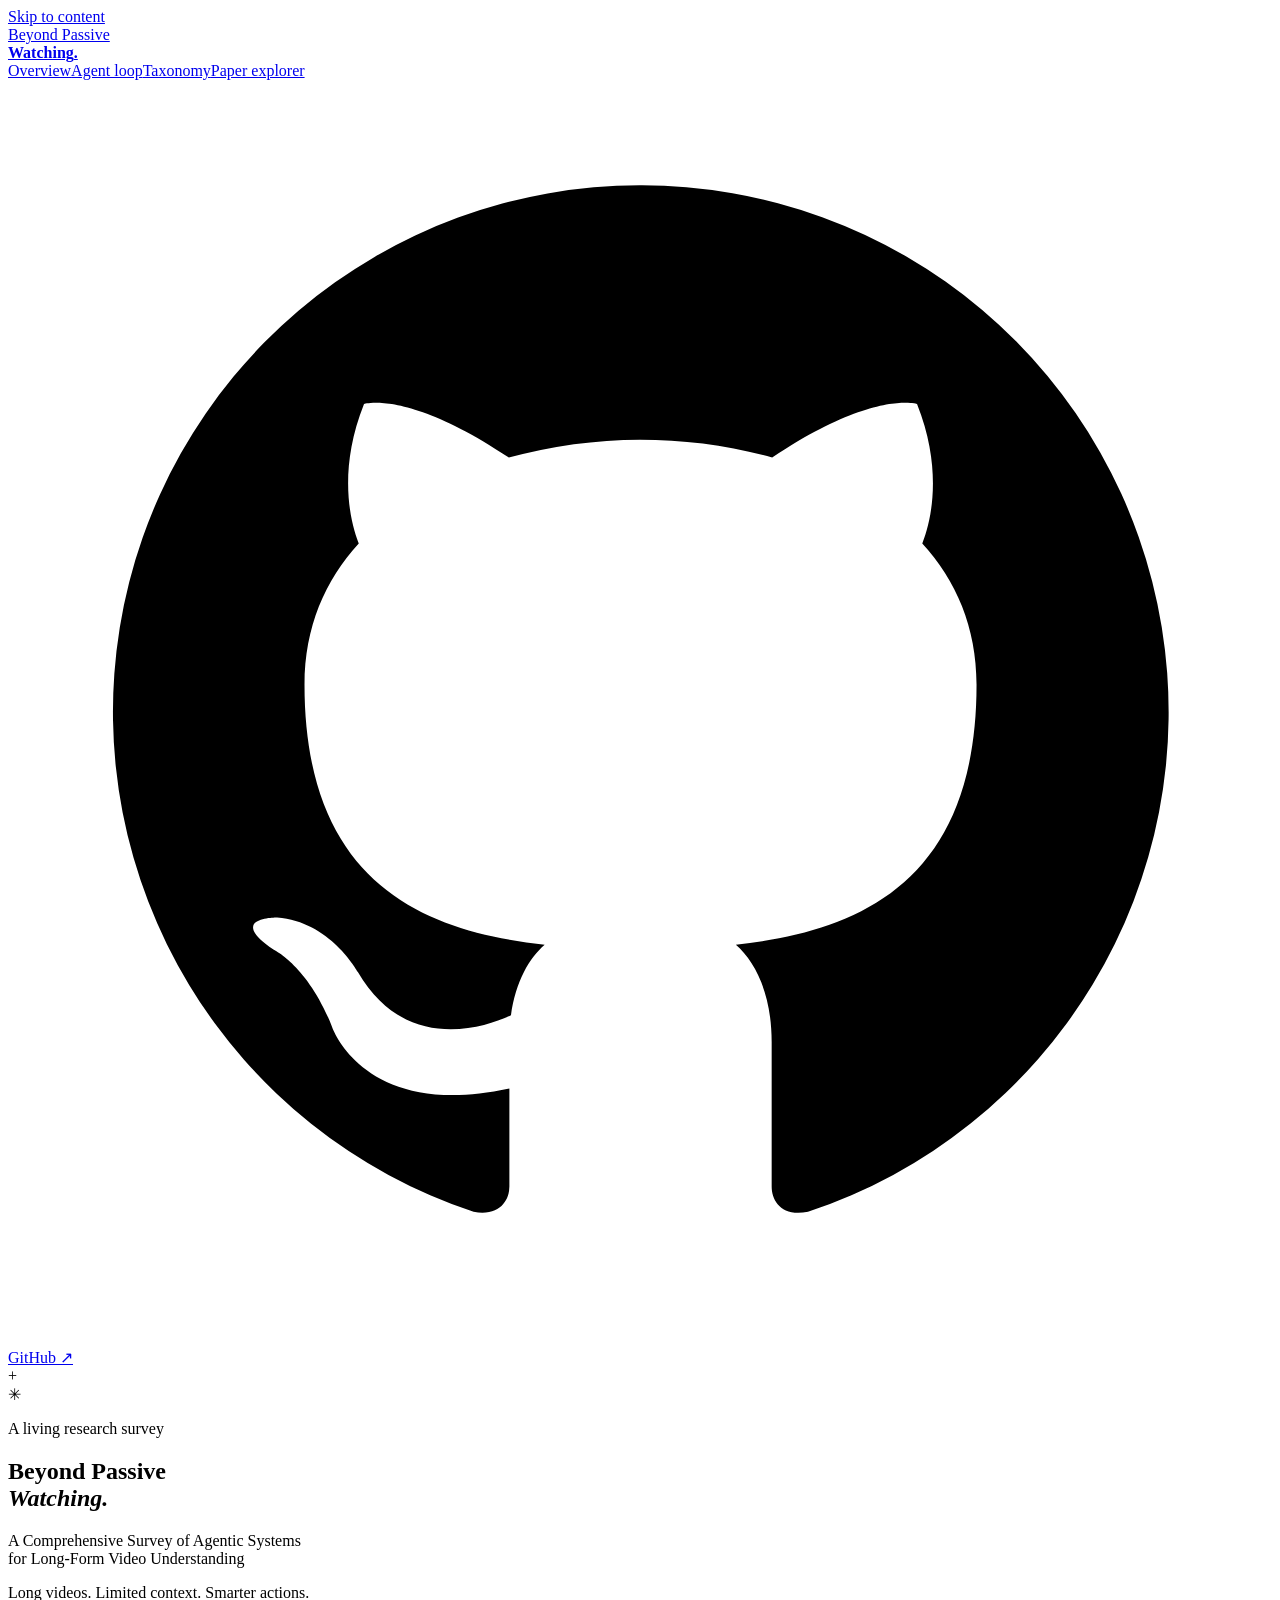
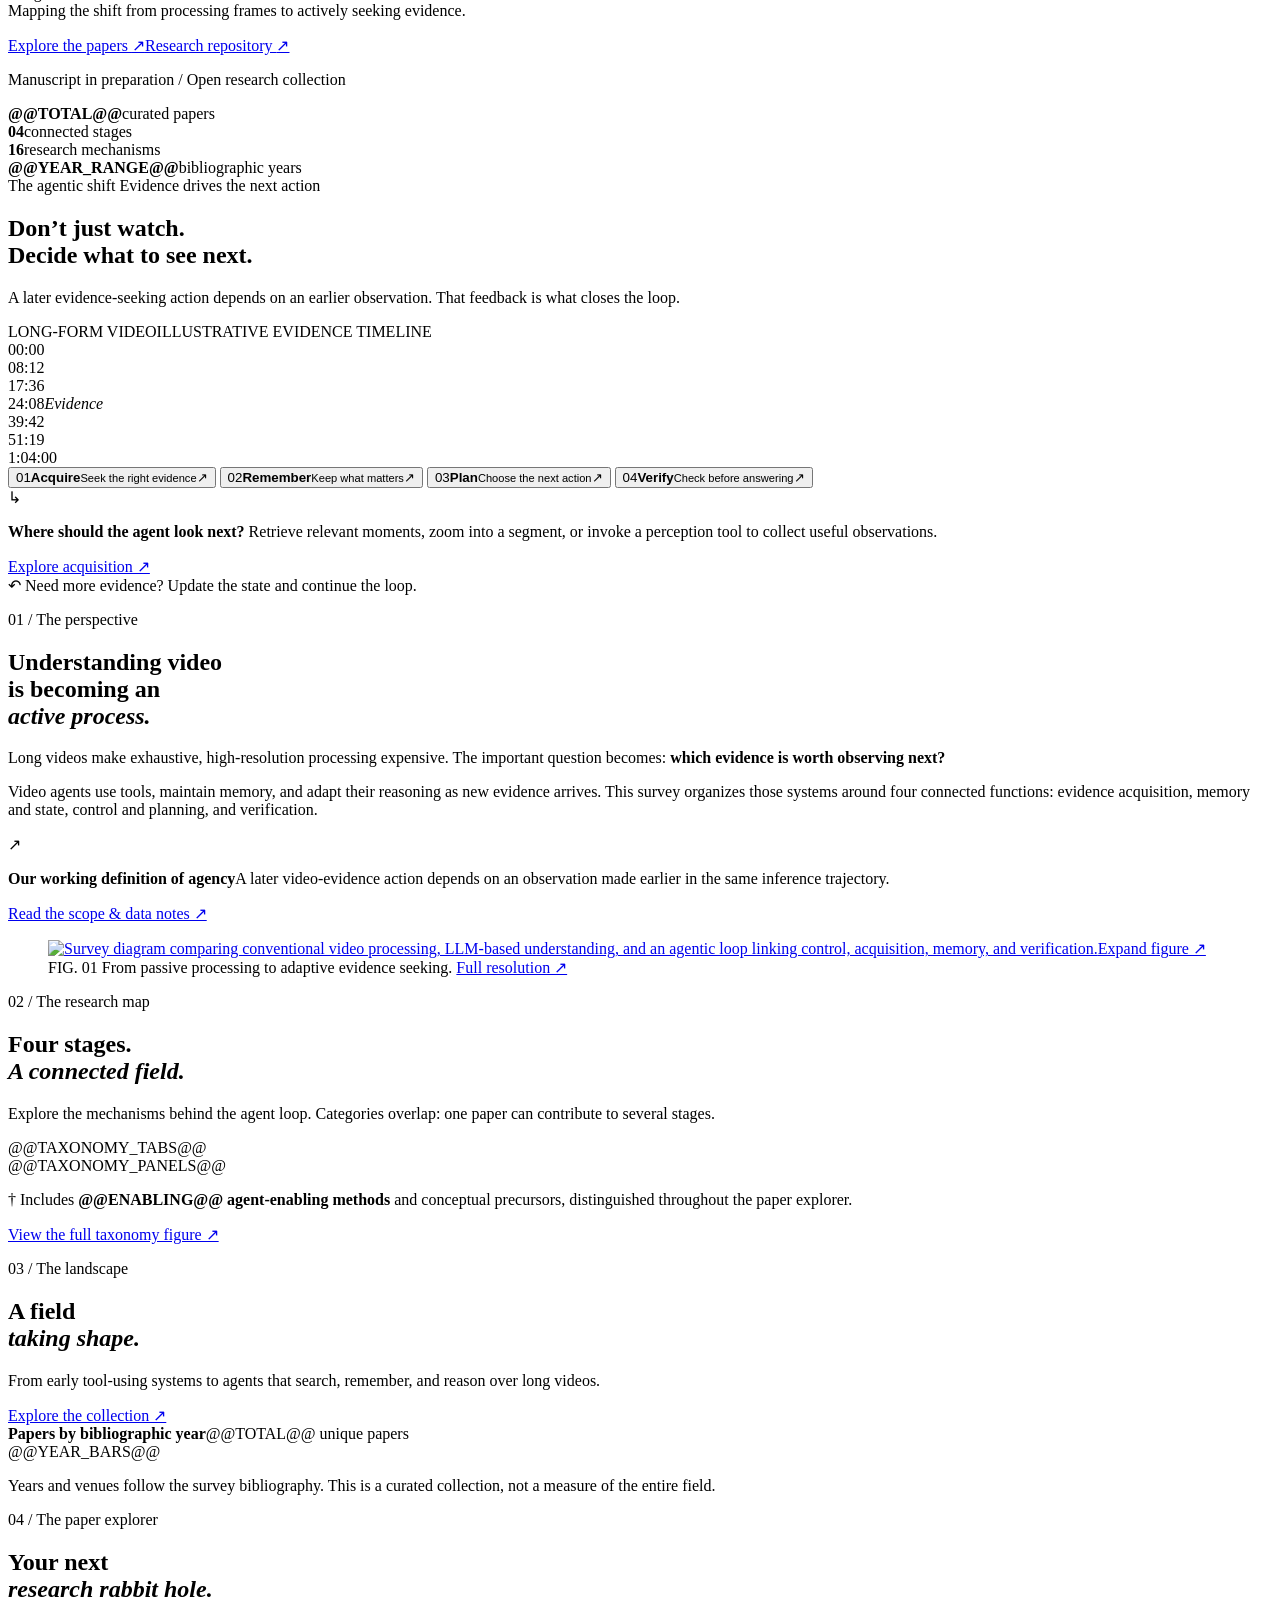
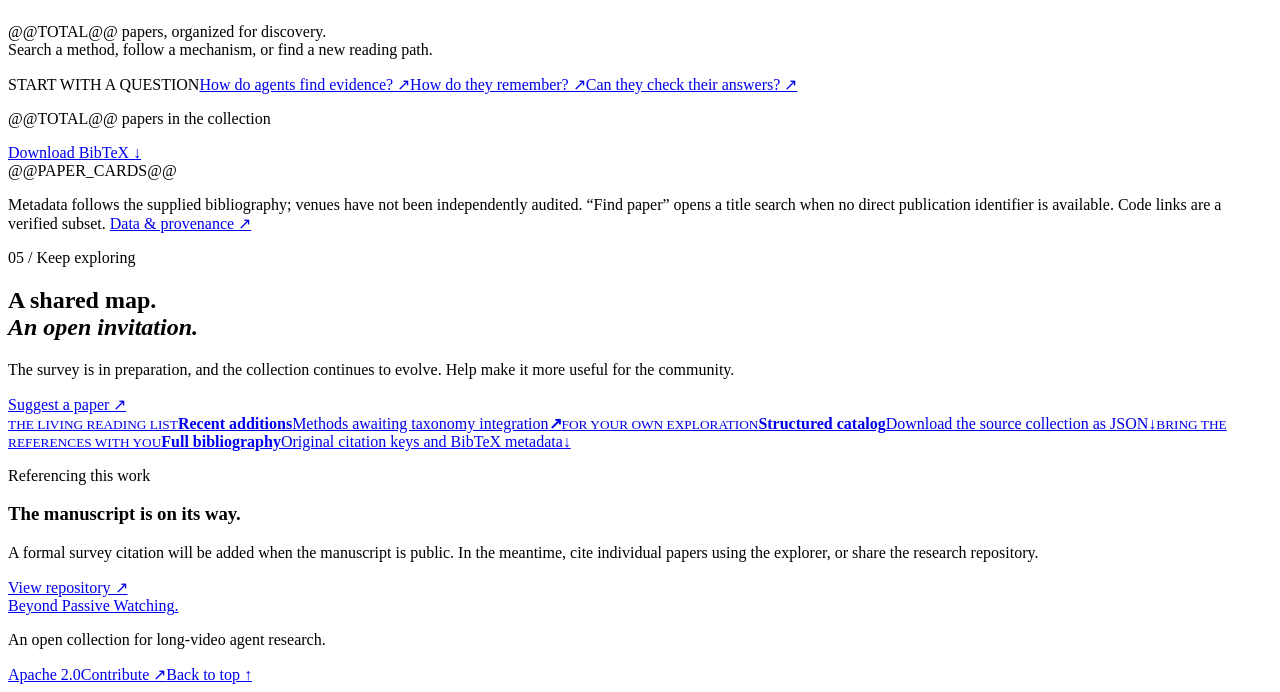
==== project-page/index.template.html @ e4597a8f "Build interactive survey project page" ====
<!doctype html>
<html lang="en">
<head>
  <meta charset="utf-8">
  <meta name="viewport" content="width=device-width, initial-scale=1">
  <meta name="theme-color" content="#f8f7f4">
  <title>Beyond Passive Watching · A Survey of Long-Video Agents</title>
  <meta name="description" content="A comprehensive survey of agentic systems for long-form video understanding. Explore @@TOTAL@@ papers through acquisition, memory, planning, and verification.">
  <meta property="og:type" content="website">
  <meta property="og:title" content="Beyond Passive Watching">
  <meta property="og:description" content="@@TOTAL@@ papers. Four stages. One agentic loop. A survey of agentic systems for long-form video understanding.">
  <meta property="og:image" content="https://phutran1005.github.io/Awesome-Long-Video-Agent-Papers/assets/banner.png">
  <meta name="twitter:card" content="summary_large_image">
  <link rel="icon" type="image/svg+xml" href="project-page/favicon.svg">
  <link rel="stylesheet" href="project-page/styles.css">
  <script src="project-page/app.js" defer></script>
</head>
<body>
  <a class="skip-link" href="#main">Skip to content</a>
  <header class="site-header"><div class="nav-wrap container">
    <a class="brand" href="#" aria-label="Beyond Passive Watching home"><span class="brand-icon" aria-hidden="true"><i></i><i></i><i></i><i></i></span><span>Beyond Passive<br><strong>Watching<span>.</span></strong></span></a>
    <nav class="desktop-nav" aria-label="Main navigation"><a href="#overview">Overview</a><a href="#agent-loop">Agent loop</a><a href="#taxonomy">Taxonomy</a><a href="#papers">Paper explorer</a></nav>
    <a class="nav-github" href="@@REPO@@" target="_blank" rel="noopener noreferrer"><svg viewBox="0 0 24 24" aria-hidden="true"><path d="M12 2a10 10 0 0 0-3.16 19.49c.5.09.68-.22.68-.48v-1.86c-2.78.6-3.37-1.18-3.37-1.18-.45-1.15-1.11-1.46-1.11-1.46-.91-.62.07-.61.07-.61 1 .07 1.53 1.03 1.53 1.03.89 1.53 2.34 1.09 2.91.83.09-.65.35-1.09.64-1.34-2.22-.25-4.56-1.11-4.56-4.94 0-1.09.39-1.98 1.03-2.68-.1-.25-.45-1.27.1-2.65 0 0 .84-.27 2.75 1.02A9.58 9.58 0 0 1 12 6.83c.85 0 1.71.11 2.51.34 1.91-1.29 2.75-1.02 2.75-1.02.55 1.38.2 2.4.1 2.65.64.7 1.03 1.59 1.03 2.68 0 3.84-2.34 4.69-4.57 4.94.36.31.68.92.68 1.85v2.74c0 .27.18.58.69.48A10 10 0 0 0 12 2Z"/></svg><span>GitHub ↗</span></a>
  </div></header>
  <main id="main">
    <section class="hero container" aria-labelledby="hero-title">
      <div class="hero-orbit orbit-one" aria-hidden="true">+</div><div class="hero-orbit orbit-two" aria-hidden="true">✳</div>
      <p class="eyebrow"><span class="status-dot"></span> A living research survey</p>
      <h1 id="hero-title">Beyond Passive<br><em>Watching.</em></h1>
      <p class="hero-subtitle">A Comprehensive Survey of Agentic Systems<br class="desktop-break"> for Long-Form Video Understanding</p>
      <p class="hero-description">Long videos. Limited context. Smarter actions.<br>Mapping the shift from processing frames to actively seeking evidence.</p>
      <div class="hero-actions"><a class="button button-dark" href="#papers">Explore the papers <span aria-hidden="true">↗</span></a><a class="button button-light" href="@@REPO@@" target="_blank" rel="noopener noreferrer">Research repository <span aria-hidden="true">↗</span></a></div>
      <p class="manuscript-status"><span class="tiny-dot"></span> Manuscript in preparation <span class="status-divider">/</span> Open research collection</p>
      <div class="hero-stats" aria-label="Survey at a glance"><div><strong>@@TOTAL@@</strong><span>curated papers</span></div><div><strong>04</strong><span>connected stages</span></div><div><strong>16</strong><span>research mechanisms</span></div><div><strong>@@YEAR_RANGE@@</strong><span>bibliographic years</span></div></div>
    </section>
    <section class="loop-section container" id="agent-loop" aria-labelledby="loop-title"><div class="loop-card">
      <div class="loop-card-top"><span class="eyebrow">The agentic shift</span><span class="loop-top-note"><span class="status-dot"></span> Evidence drives the next action</span></div>
      <div class="loop-heading"><h2 id="loop-title">Don’t just watch.<br><span>Decide what to see next.</span></h2><p>A later evidence-seeking action depends on an earlier observation. That feedback is what closes the loop.</p></div>
      <div class="video-ribbon" aria-hidden="true"><div class="video-label"><span>LONG-FORM VIDEO</span><span>ILLUSTRATIVE EVIDENCE TIMELINE</span></div><div class="filmstrip"><div class="frame f1"><span>00:00</span></div><div class="frame f2"><span>08:12</span></div><div class="frame f3"><span>17:36</span></div><div class="frame f4 selected"><span>24:08</span><i>Evidence</i></div><div class="frame f5"><span>39:42</span></div><div class="frame f6"><span>51:19</span></div><div class="frame f7"><span>1:04:00</span></div></div><div class="timeline"><i></i><i></i><i></i><i class="active"></i><i></i><i></i><i></i></div></div>
      <div class="loop-steps" role="group" aria-label="Explore the four functions of a video agent">
        <button class="loop-step acquisition active" data-loop="0" aria-pressed="true"><span class="step-number">01</span><span><strong>Acquire</strong><small>Seek the right evidence</small></span><span class="step-arrow" aria-hidden="true">↗</span></button>
        <button class="loop-step memory" data-loop="1" aria-pressed="false"><span class="step-number">02</span><span><strong>Remember</strong><small>Keep what matters</small></span><span class="step-arrow" aria-hidden="true">↗</span></button>
        <button class="loop-step control" data-loop="2" aria-pressed="false"><span class="step-number">03</span><span><strong>Plan</strong><small>Choose the next action</small></span><span class="step-arrow" aria-hidden="true">↗</span></button>
        <button class="loop-step verification" data-loop="3" aria-pressed="false"><span class="step-number">04</span><span><strong>Verify</strong><small>Check before answering</small></span><span class="step-arrow" aria-hidden="true">↗</span></button>
      </div>
      <div class="loop-detail" aria-live="polite"><span class="loop-detail-icon" aria-hidden="true">↳</span><p id="loop-description"><strong>Where should the agent look next?</strong> Retrieve relevant moments, zoom into a segment, or invoke a perception tool to collect useful observations.</p><a id="loop-browse" href="#papers" data-filter-stage="evidence-acquisition">Explore acquisition ↗</a></div>
      <div class="feedback-line"><span aria-hidden="true">↶</span> Need more evidence? Update the state and continue the loop.</div>
    </div></section>
    <section class="section container overview" id="overview" aria-labelledby="overview-title">
      <div><p class="eyebrow">01 / The perspective</p><h2 id="overview-title">Understanding video<br>is becoming an<br><em>active process.</em></h2></div>
      <div class="overview-copy"><p>Long videos make exhaustive, high-resolution processing expensive. The important question becomes: <strong>which evidence is worth observing next?</strong></p><p>Video agents use tools, maintain memory, and adapt their reasoning as new evidence arrives. This survey organizes those systems around four connected functions: evidence acquisition, memory and state, control and planning, and verification.</p><div class="definition"><span aria-hidden="true">↗</span><p><strong>Our working definition of agency</strong>A later video-evidence action depends on an observation made earlier in the same inference trajectory.</p></div><a class="text-link" href="@@REPO@@/blob/main/docs/DATA_NOTES.md" target="_blank" rel="noopener noreferrer">Read the scope &amp; data notes ↗</a></div>
      <figure class="survey-figure"><a href="assets/survey-teaser.png" data-figure="The survey perspective: from passive processing to an agentic loop"><img src="assets/survey-teaser.png" width="2400" height="1824" loading="lazy" alt="Survey diagram comparing conventional video processing, LLM-based understanding, and an agentic loop linking control, acquisition, memory, and verification."><span class="figure-expand" aria-hidden="true">Expand figure ↗</span></a><figcaption><span>FIG. 01</span> From passive processing to adaptive evidence seeking. <a href="assets/survey-teaser.png" target="_blank" rel="noopener noreferrer">Full resolution ↗</a></figcaption></figure>
    </section>
    <section class="taxonomy-section section" id="taxonomy" aria-labelledby="taxonomy-title"><div class="container">
      <div class="section-heading"><div><p class="eyebrow">02 / The research map</p><h2 id="taxonomy-title">Four stages.<br><em>A connected field.</em></h2></div><p>Explore the mechanisms behind the agent loop. Categories overlap: one paper can contribute to several stages.</p></div>
      <div class="taxonomy-layout"><div class="taxonomy-tabs" role="tablist" aria-label="Taxonomy stages" aria-orientation="vertical">@@TAXONOMY_TABS@@</div><div class="taxonomy-panels">@@TAXONOMY_PANELS@@</div></div>
      <div class="taxonomy-footnote"><p><span class="enabling-symbol">†</span> Includes <strong>@@ENABLING@@ agent-enabling methods</strong> and conceptual precursors, distinguished throughout the paper explorer.</p><a class="text-link" href="assets/taxonomy.png" data-figure="The complete method-level taxonomy">View the full taxonomy figure ↗</a></div>
    </div></section>
    <section class="section container landscape" aria-labelledby="landscape-title"><div class="landscape-intro"><p class="eyebrow">03 / The landscape</p><h2 id="landscape-title">A field<br><em>taking shape.</em></h2><p>From early tool-using systems to agents that search, remember, and reason over long videos.</p><a class="text-link" href="#papers">Explore the collection ↗</a></div><div class="landscape-chart"><div class="chart-title"><strong>Papers by bibliographic year</strong><span>@@TOTAL@@ unique papers</span></div><div class="chart-bars" aria-label="Paper counts by bibliographic year">@@YEAR_BARS@@</div><p class="chart-note">Years and venues follow the survey bibliography. This is a curated collection, not a measure of the entire field.</p></div></section>
    <section class="papers-section section" id="papers" aria-labelledby="papers-title"><div class="container">
      <div class="section-heading"><div><p class="eyebrow">04 / The paper explorer</p><h2 id="papers-title">Your next<br><em>research rabbit hole.</em></h2></div><p>@@TOTAL@@ papers, organized for discovery.<br>Search a method, follow a mechanism, or find a new reading path.</p></div>
      <div class="reading-paths" aria-label="Suggested reading paths"><span>START WITH A QUESTION</span><a href="#papers" data-filter-category="evidence-acquisition/retrieval-based">How do agents find evidence? ↗</a><a href="#papers" data-filter-category="memory-state/structured">How do they remember? ↗</a><a href="#papers" data-filter-category="verification-aggregation/reflection">Can they check their answers? ↗</a></div>
      <div class="explorer-controls" id="explorer-controls" hidden>
        <div class="search-wrap"><svg viewBox="0 0 24 24" fill="none" stroke="currentColor" stroke-width="1.7" aria-hidden="true"><circle cx="10.8" cy="10.8" r="6.8"/><path d="m16 16 4.5 4.5"/></svg><label class="sr-only" for="paper-search">Search papers by method, title, author, or venue</label><input type="search" id="paper-search" placeholder="Search by method, title, author, or venue…" autocomplete="off"><kbd aria-hidden="true">/</kbd></div>
        <div class="stage-filters" role="group" aria-label="Filter by stage">@@STAGE_FILTERS@@</div>
        <div class="filter-row"><div class="select-wrap"><label for="year-filter">Year</label><select id="year-filter"><option value="">All years</option>@@YEAR_OPTIONS@@</select></div><div class="select-wrap category-select"><label for="category-filter">Mechanism</label><select id="category-filter"><option value="">All mechanisms</option>@@CATEGORY_OPTIONS@@</select></div><div class="select-wrap"><label for="type-filter">Scope</label><select id="type-filter"><option value="">All methods</option><option value="core">Core video agents</option><option value="enabling">Agent-enabling †</option></select></div><label class="code-filter"><input type="checkbox" id="code-filter"><span>With verified code</span></label><div class="select-wrap sort-select"><label for="sort-filter">Sort</label><select id="sort-filter"><option value="newest">Newest year</option><option value="oldest">Oldest year</option><option value="name">Method A–Z</option></select></div></div>
      </div>
      <div class="results-toolbar"><p id="result-count" role="status" aria-live="polite">@@TOTAL@@ papers in the collection</p><button class="reset-button" id="reset-filters" hidden>Clear filters ×</button><a href="references.bib" download>Download BibTeX ↓</a></div>
      <noscript><p class="notice">All papers are listed below. Enable JavaScript to search, filter, and copy individual citations.</p></noscript>
      <div class="paper-list" id="paper-list">@@PAPER_CARDS@@</div>
      <div class="empty-state" id="empty-state" hidden><span aria-hidden="true">⌕</span><h3>No papers match these filters.</h3><p>Try a broader search or a different mechanism.</p><button class="button button-dark" id="empty-reset">Reset explorer ↗</button></div>
      <div class="load-more-wrap"><button class="button button-light" id="load-more" hidden>Show more papers ↓</button><span id="page-progress"></span></div>
      <p class="catalog-note">Metadata follows the supplied bibliography; venues have not been independently audited. “Find paper” opens a title search when no direct publication identifier is available. Code links are a verified subset. <a href="@@REPO@@/blob/main/docs/DATA_NOTES.md" target="_blank" rel="noopener noreferrer">Data &amp; provenance ↗</a></p>
    </div></section>
    <section class="section container resources" id="resources" aria-labelledby="resources-title"><div><p class="eyebrow">05 / Keep exploring</p><h2 id="resources-title">A shared map.<br><em>An open invitation.</em></h2><p>The survey is in preparation, and the collection continues to evolve. Help make it more useful for the community.</p><a class="button button-dark" href="@@REPO@@/issues/new?template=paper.yml" target="_blank" rel="noopener noreferrer">Suggest a paper ↗</a></div><div class="resource-links"><a href="@@REPO@@/blob/main/papers/recent-additions.md" target="_blank" rel="noopener noreferrer"><span><small>THE LIVING READING LIST</small><strong>Recent additions</strong><span>Methods awaiting taxonomy integration</span></span><b aria-hidden="true">↗</b></a><a href="data/catalog.json" download><span><small>FOR YOUR OWN EXPLORATION</small><strong>Structured catalog</strong><span>Download the source collection as JSON</span></span><b aria-hidden="true">↓</b></a><a href="references.bib" download><span><small>BRING THE REFERENCES WITH YOU</small><strong>Full bibliography</strong><span>Original citation keys and BibTeX metadata</span></span><b aria-hidden="true">↓</b></a></div></section>
    <section class="citation-section container" aria-labelledby="citation-title"><div><p class="eyebrow">Referencing this work</p><h3 id="citation-title">The manuscript is on its way.</h3><p>A formal survey citation will be added when the manuscript is public. In the meantime, cite individual papers using the explorer, or share the research repository.</p></div><a class="button button-light" href="@@REPO@@" target="_blank" rel="noopener noreferrer">View repository ↗</a></section>
  </main>
  <footer class="site-footer container"><a class="footer-title" href="#">Beyond Passive Watching<span>.</span></a><p>An open collection for long-video agent research.</p><div><a href="@@REPO@@/blob/main/LICENSE" target="_blank" rel="noopener noreferrer">Apache 2.0</a><a href="@@REPO@@/blob/main/CONTRIBUTING.md" target="_blank" rel="noopener noreferrer">Contribute ↗</a><a href="#">Back to top ↑</a></div></footer>
  <dialog id="figure-dialog" class="figure-dialog" aria-labelledby="figure-dialog-title"><div class="dialog-header"><h2 id="figure-dialog-title">Survey figure</h2><button class="dialog-close" data-close-dialog aria-label="Close figure">×</button></div><img id="dialog-figure" alt=""><a id="figure-download" class="text-link" href="assets/taxonomy.png" target="_blank" rel="noopener noreferrer">Open original image ↗</a></dialog>
  <dialog id="citation-dialog" class="citation-dialog" aria-labelledby="citation-dialog-title"><div class="dialog-header"><h2 id="citation-dialog-title">Paper citation</h2><button class="dialog-close" data-close-dialog aria-label="Close citation">×</button></div><p id="citation-method"></p><pre><code id="citation-code"></code></pre><div class="citation-actions"><p id="copy-status" role="status" aria-live="polite"></p><button class="button button-dark" id="copy-citation">Copy BibTeX ⧉</button></div></dialog>
  <script type="application/json" id="survey-data">@@DATA_JSON@@</script>
</body>
</html>
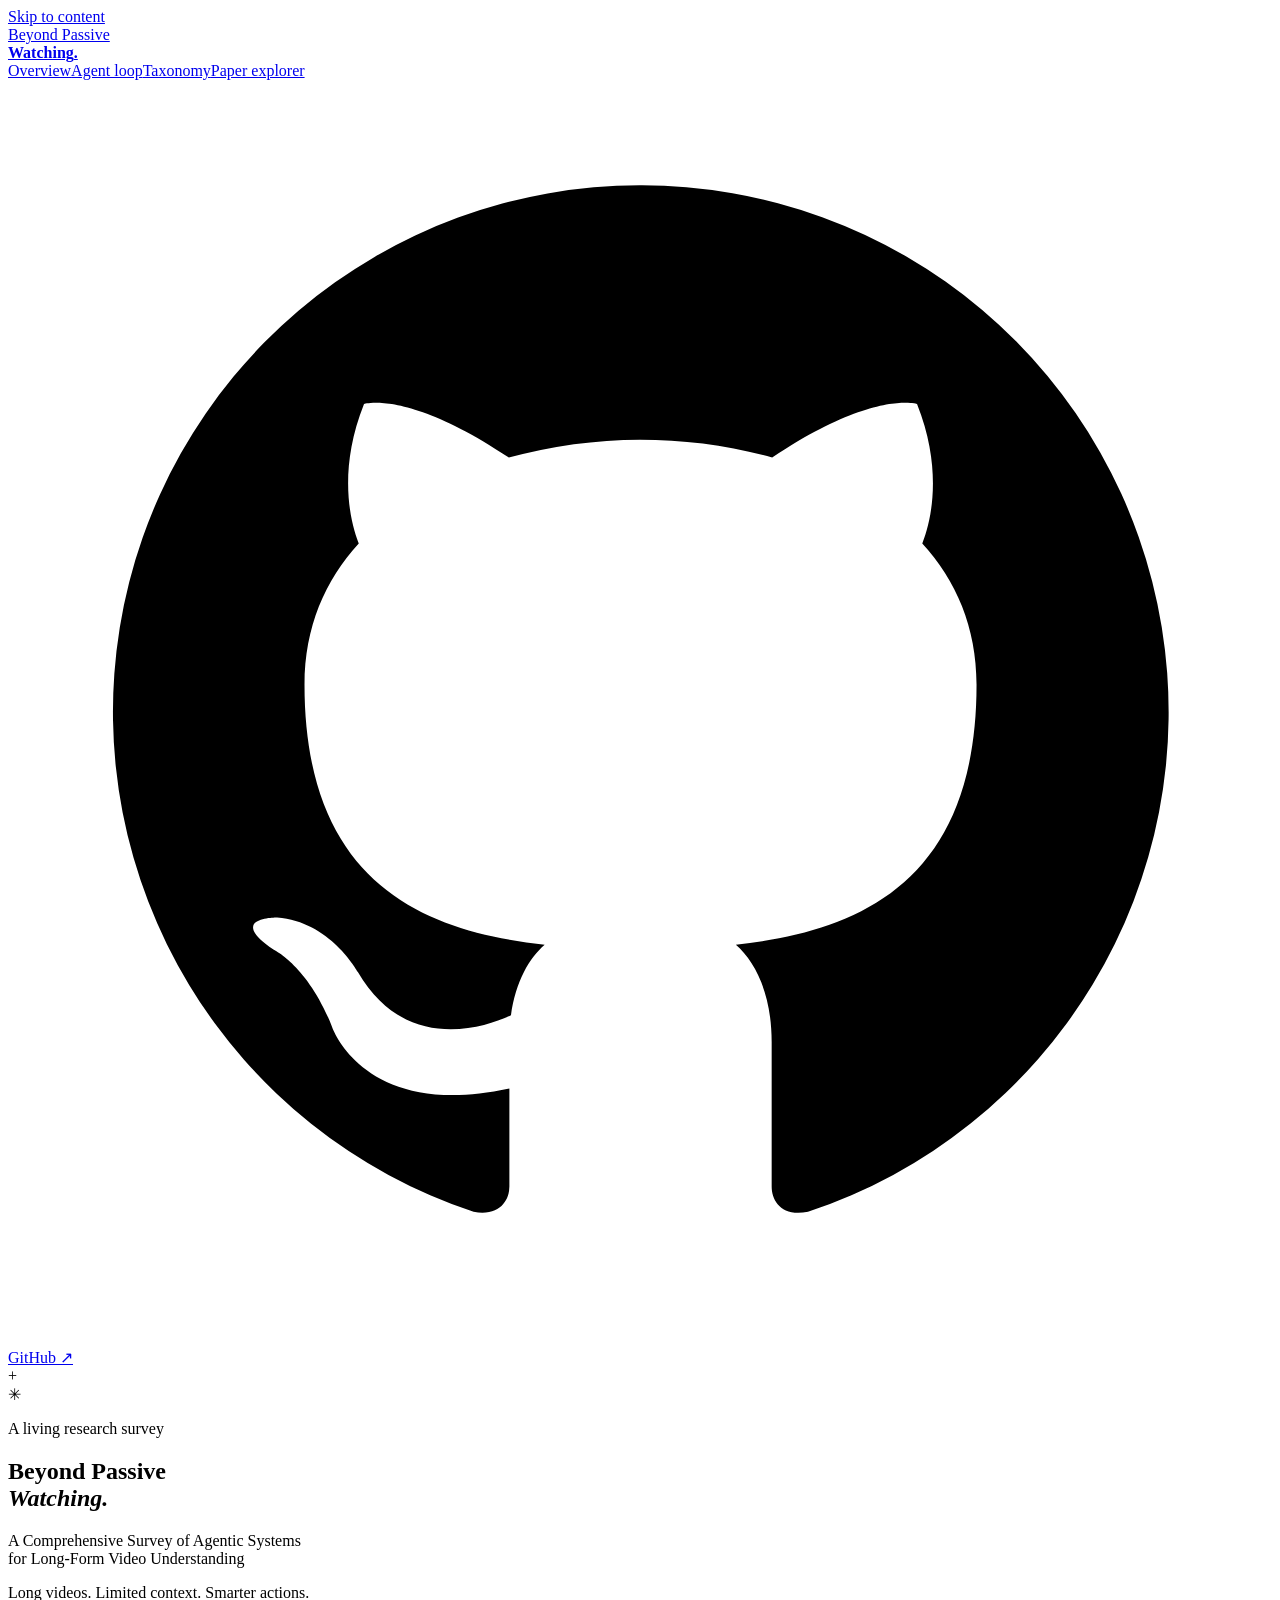
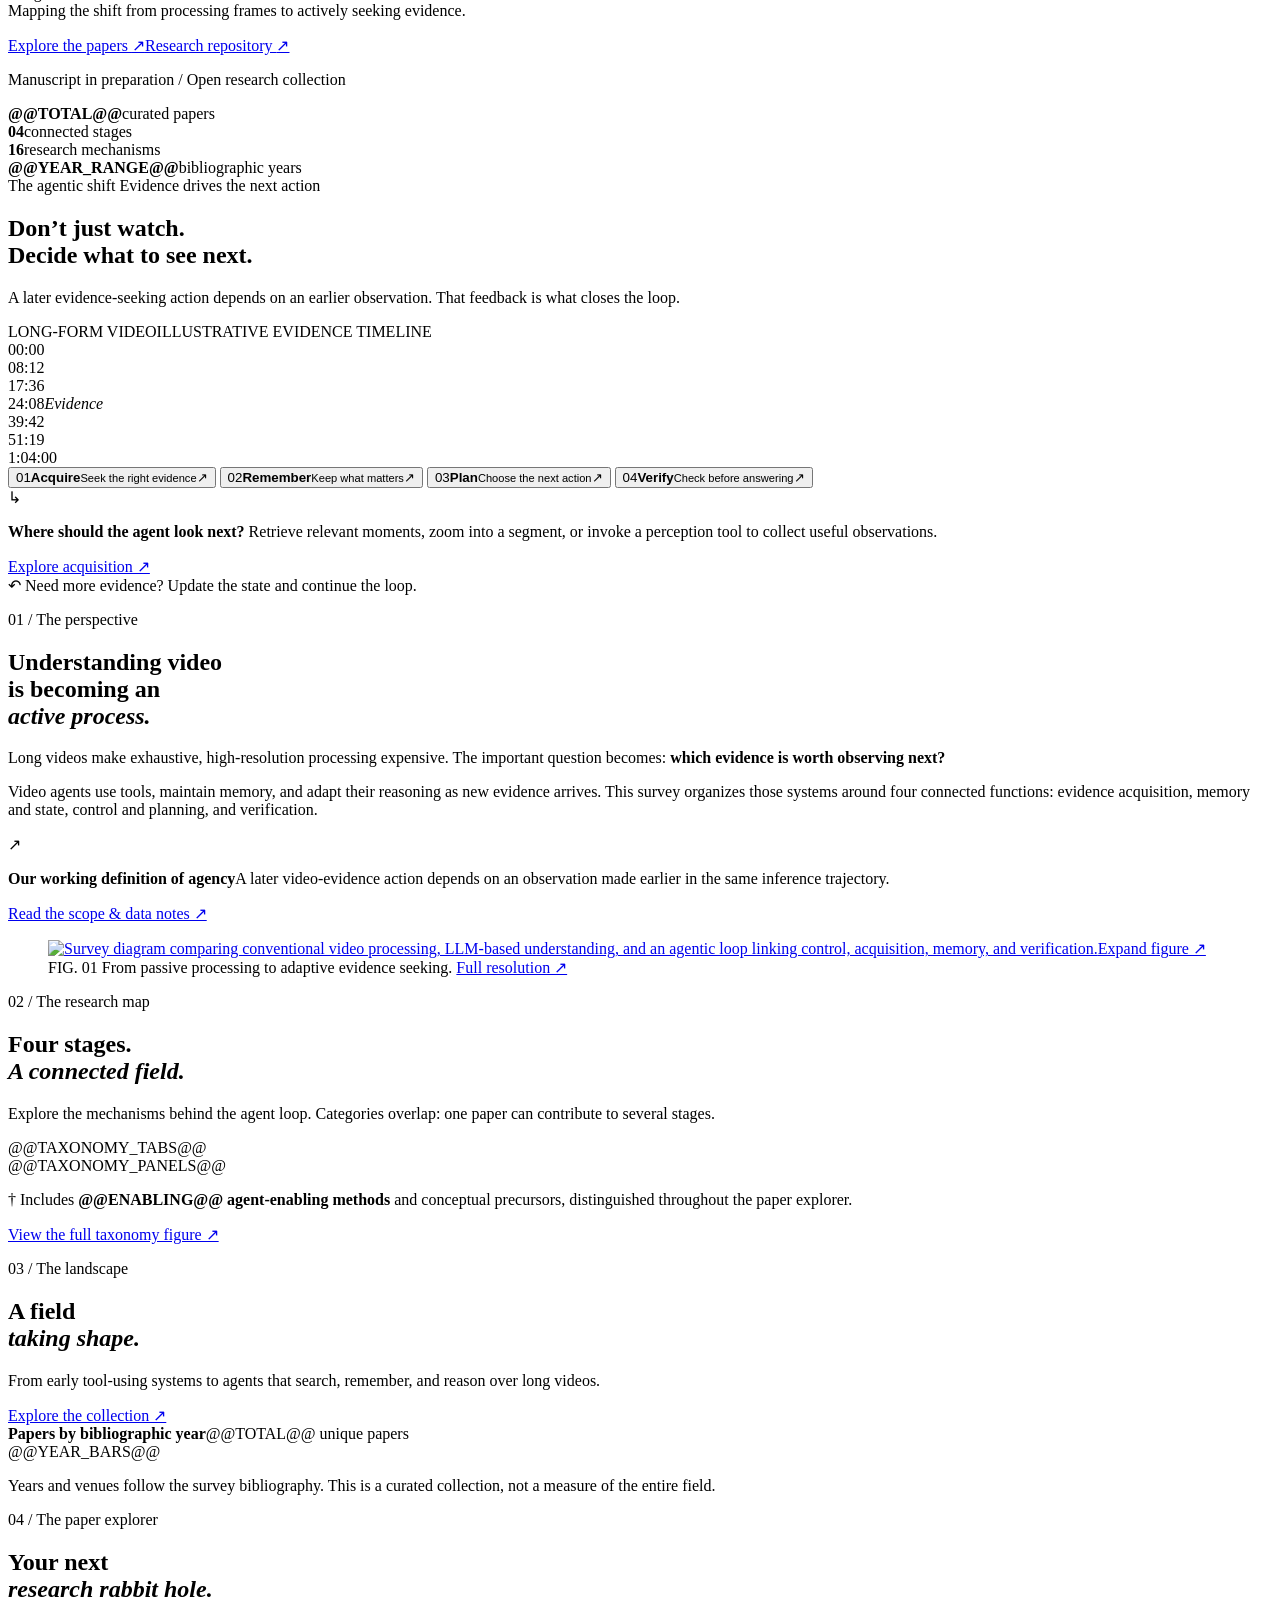
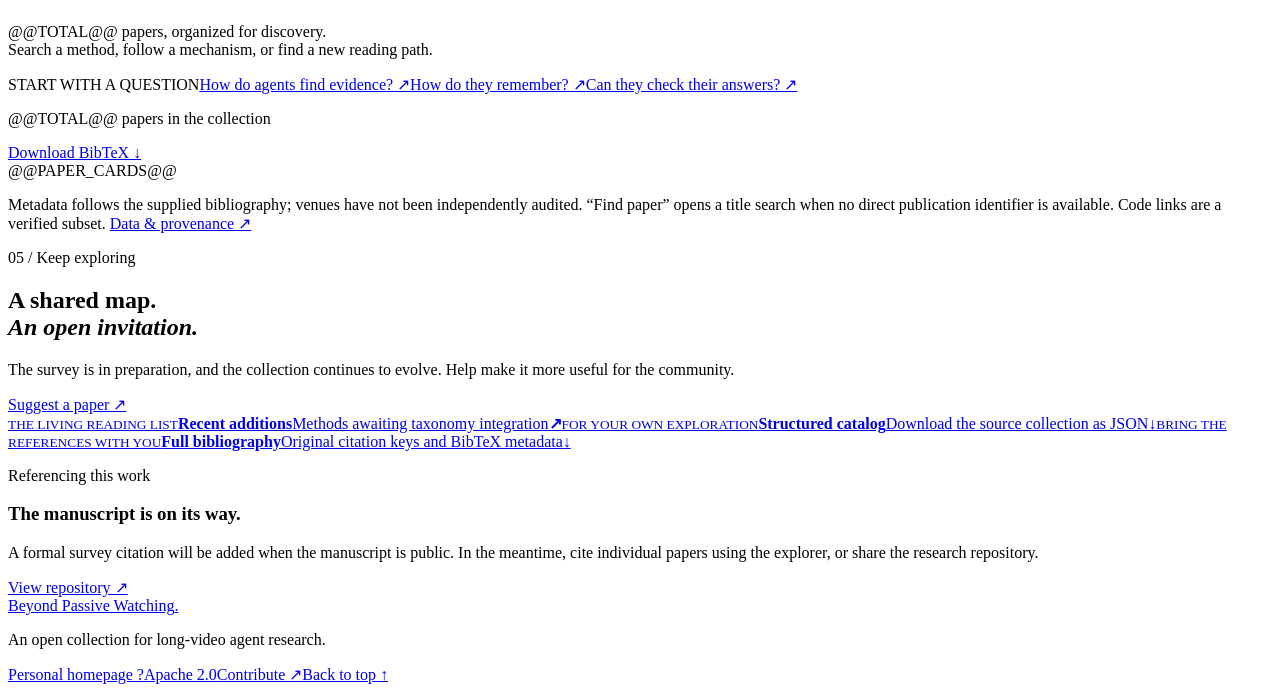
==== commit 53df9212: "Publish survey project page on GitHub Pages" ====
--- a/project-page/index.template.html
+++ b/project-page/index.template.html
@@ -6,6 +6,8 @@
   <meta name="theme-color" content="#f8f7f4">
   <title>Beyond Passive Watching · A Survey of Long-Video Agents</title>
   <meta name="description" content="A comprehensive survey of agentic systems for long-form video understanding. Explore @@TOTAL@@ papers through acquisition, memory, planning, and verification.">
+  <link rel="canonical" href="https://phutran1005.github.io/Awesome-Long-Video-Agent-Papers/">
+  <meta property="og:url" content="https://phutran1005.github.io/Awesome-Long-Video-Agent-Papers/">
   <meta property="og:type" content="website">
   <meta property="og:title" content="Beyond Passive Watching">
   <meta property="og:description" content="@@TOTAL@@ papers. Four stages. One agentic loop. A survey of agentic systems for long-form video understanding.">
@@ -75,7 +77,7 @@
     <section class="section container resources" id="resources" aria-labelledby="resources-title"><div><p class="eyebrow">05 / Keep exploring</p><h2 id="resources-title">A shared map.<br><em>An open invitation.</em></h2><p>The survey is in preparation, and the collection continues to evolve. Help make it more useful for the community.</p><a class="button button-dark" href="@@REPO@@/issues/new?template=paper.yml" target="_blank" rel="noopener noreferrer">Suggest a paper ↗</a></div><div class="resource-links"><a href="@@REPO@@/blob/main/papers/recent-additions.md" target="_blank" rel="noopener noreferrer"><span><small>THE LIVING READING LIST</small><strong>Recent additions</strong><span>Methods awaiting taxonomy integration</span></span><b aria-hidden="true">↗</b></a><a href="data/catalog.json" download><span><small>FOR YOUR OWN EXPLORATION</small><strong>Structured catalog</strong><span>Download the source collection as JSON</span></span><b aria-hidden="true">↓</b></a><a href="references.bib" download><span><small>BRING THE REFERENCES WITH YOU</small><strong>Full bibliography</strong><span>Original citation keys and BibTeX metadata</span></span><b aria-hidden="true">↓</b></a></div></section>
     <section class="citation-section container" aria-labelledby="citation-title"><div><p class="eyebrow">Referencing this work</p><h3 id="citation-title">The manuscript is on its way.</h3><p>A formal survey citation will be added when the manuscript is public. In the meantime, cite individual papers using the explorer, or share the research repository.</p></div><a class="button button-light" href="@@REPO@@" target="_blank" rel="noopener noreferrer">View repository ↗</a></section>
   </main>
-  <footer class="site-footer container"><a class="footer-title" href="#">Beyond Passive Watching<span>.</span></a><p>An open collection for long-video agent research.</p><div><a href="@@REPO@@/blob/main/LICENSE" target="_blank" rel="noopener noreferrer">Apache 2.0</a><a href="@@REPO@@/blob/main/CONTRIBUTING.md" target="_blank" rel="noopener noreferrer">Contribute ↗</a><a href="#">Back to top ↑</a></div></footer>
+  <footer class="site-footer container"><a class="footer-title" href="#">Beyond Passive Watching<span>.</span></a><p>An open collection for long-video agent research.</p><div><a href="https://phutran1005.github.io/" target="_blank" rel="noopener noreferrer">Personal homepage ?</a><a href="@@REPO@@/blob/main/LICENSE" target="_blank" rel="noopener noreferrer">Apache 2.0</a><a href="@@REPO@@/blob/main/CONTRIBUTING.md" target="_blank" rel="noopener noreferrer">Contribute ↗</a><a href="#">Back to top ↑</a></div></footer>
   <dialog id="figure-dialog" class="figure-dialog" aria-labelledby="figure-dialog-title"><div class="dialog-header"><h2 id="figure-dialog-title">Survey figure</h2><button class="dialog-close" data-close-dialog aria-label="Close figure">×</button></div><img id="dialog-figure" alt=""><a id="figure-download" class="text-link" href="assets/taxonomy.png" target="_blank" rel="noopener noreferrer">Open original image ↗</a></dialog>
   <dialog id="citation-dialog" class="citation-dialog" aria-labelledby="citation-dialog-title"><div class="dialog-header"><h2 id="citation-dialog-title">Paper citation</h2><button class="dialog-close" data-close-dialog aria-label="Close citation">×</button></div><p id="citation-method"></p><pre><code id="citation-code"></code></pre><div class="citation-actions"><p id="copy-status" role="status" aria-live="polite"></p><button class="button button-dark" id="copy-citation">Copy BibTeX ⧉</button></div></dialog>
   <script type="application/json" id="survey-data">@@DATA_JSON@@</script>
